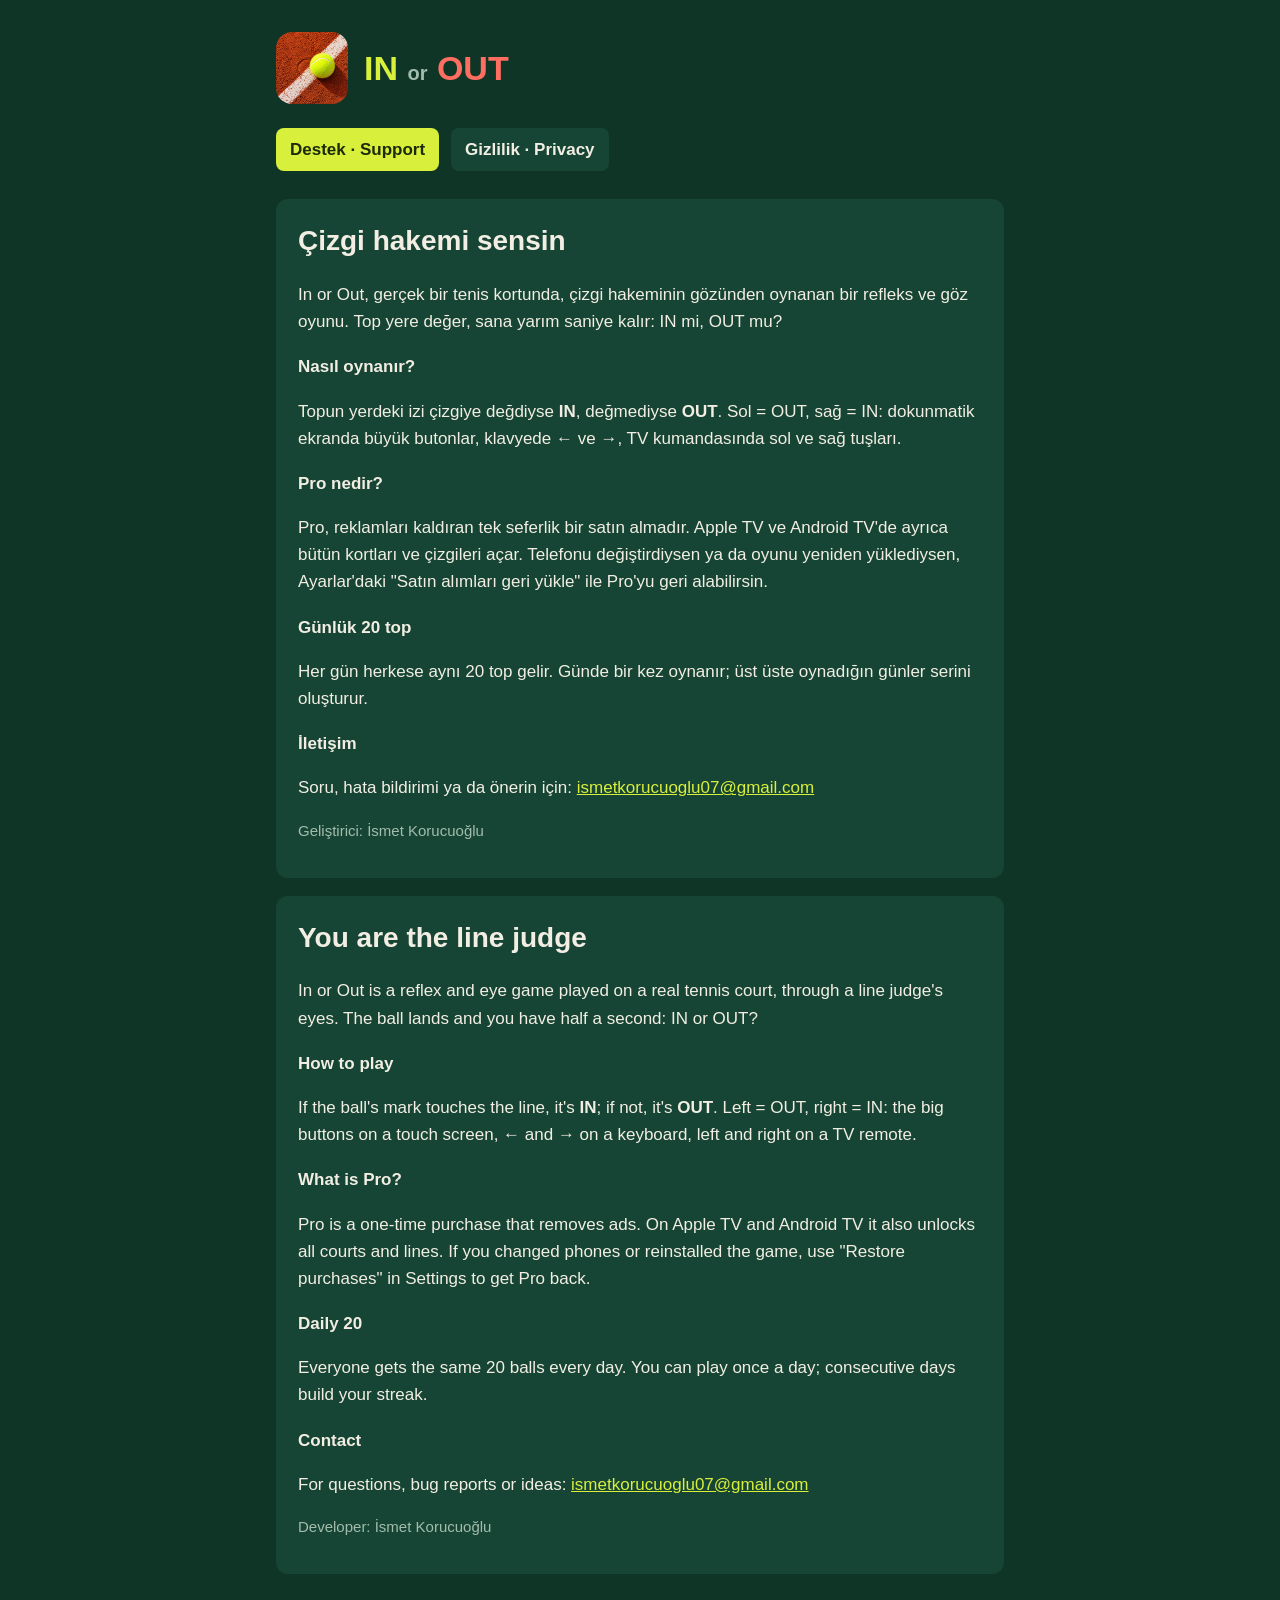
==== index.html @ 5ff2134e "Destek ve gizlilik sayfaları (TR/EN) Co-Authored-By: Claude Opus 5.5 <noreply@anthropic.com> Claude-" ====
<!doctype html>
<html lang="tr">
  <head>
    <meta charset="utf-8" />
    <meta name="viewport" content="width=device-width, initial-scale=1" />
    <title>In or Out · Destek / Support</title>
    <meta
      name="description"
      content="In or Out: tenis çizgi hakemi oyunu. Destek ve iletişim. Tennis line judge game: support and contact." />
    <link rel="icon" href="favicon.png" />
    <link rel="stylesheet" href="style.css" />
  </head>
  <body>
    <main>
      <header>
        <img src="icon.png" alt="" />
        <p class="logo">
          <span class="in">IN</span> <span class="or">or</span> <span class="out">OUT</span>
        </p>
      </header>
      <nav>
        <a href="index.html" aria-current="page">Destek · Support</a>
        <a href="privacy.html">Gizlilik · Privacy</a>
      </nav>

      <section lang="tr">
        <h1>Çizgi hakemi sensin</h1>
        <p>
          In or Out, gerçek bir tenis kortunda, çizgi hakeminin gözünden oynanan bir refleks ve göz
          oyunu. Top yere değer, sana yarım saniye kalır: IN mi, OUT mu?
        </p>
        <h3>Nasıl oynanır?</h3>
        <p>
          Topun yerdeki izi çizgiye değdiyse <b>IN</b>, değmediyse <b>OUT</b>. Sol = OUT, sağ = IN:
          dokunmatik ekranda büyük butonlar, klavyede ← ve →, TV kumandasında sol ve sağ tuşları.
        </p>
        <h3>Pro nedir?</h3>
        <p>
          Pro, reklamları kaldıran tek seferlik bir satın almadır. Apple TV ve Android TV'de ayrıca
          bütün kortları ve çizgileri açar. Telefonu değiştirdiysen ya da oyunu yeniden yüklediysen,
          Ayarlar'daki "Satın alımları geri yükle" ile Pro'yu geri alabilirsin.
        </p>
        <h3>Günlük 20 top</h3>
        <p>
          Her gün herkese aynı 20 top gelir. Günde bir kez oynanır; üst üste oynadığın günler serini
          oluşturur.
        </p>
        <h3>İletişim</h3>
        <p>
          Soru, hata bildirimi ya da önerin için:
          <a href="mailto:ismetkorucuoglu07@gmail.com">ismetkorucuoglu07@gmail.com</a>
        </p>
        <p class="dim">Geliştirici: İsmet Korucuoğlu</p>
      </section>

      <section lang="en">
        <h1>You are the line judge</h1>
        <p>
          In or Out is a reflex and eye game played on a real tennis court, through a line judge's
          eyes. The ball lands and you have half a second: IN or OUT?
        </p>
        <h3>How to play</h3>
        <p>
          If the ball's mark touches the line, it's <b>IN</b>; if not, it's <b>OUT</b>. Left = OUT,
          right = IN: the big buttons on a touch screen, ← and → on a keyboard, left and right on a
          TV remote.
        </p>
        <h3>What is Pro?</h3>
        <p>
          Pro is a one-time purchase that removes ads. On Apple TV and Android TV it also unlocks
          all courts and lines. If you changed phones or reinstalled the game, use "Restore
          purchases" in Settings to get Pro back.
        </p>
        <h3>Daily 20</h3>
        <p>
          Everyone gets the same 20 balls every day. You can play once a day; consecutive days build
          your streak.
        </p>
        <h3>Contact</h3>
        <p>
          For questions, bug reports or ideas:
          <a href="mailto:ismetkorucuoglu07@gmail.com">ismetkorucuoglu07@gmail.com</a>
        </p>
        <p class="dim">Developer: İsmet Korucuoğlu</p>
      </section>
    </main>
  </body>
</html>
---- style.css ----
/* In or Out destek ve gizlilik sayfaları: oyunun renkleri, telefonda okunur */
:root {
  --bg: #0f3527;
  --panel: #174535;
  --chalk: #f2eee3;
  --dim: #a3bcae;
  --ball: #d8ef3c;
  --out: #ff6e60;
}
* {
  box-sizing: border-box;
}
body {
  margin: 0;
  background: var(--bg);
  color: var(--chalk);
  font:
    17px/1.6 -apple-system,
    BlinkMacSystemFont,
    'Segoe UI',
    Roboto,
    Inter,
    sans-serif;
}
main {
  max-width: 760px;
  margin: 0 auto;
  padding: 32px 16px 64px;
}
header {
  display: flex;
  align-items: center;
  gap: 16px;
  margin-bottom: 24px;
}
header img {
  width: 72px;
  height: 72px;
  border-radius: 16px;
}
.logo {
  font-size: 34px;
  font-weight: 800;
  margin: 0;
}
.logo .in {
  color: var(--ball);
}
.logo .or {
  color: var(--dim);
  font-size: 20px;
  font-weight: 600;
}
.logo .out {
  color: var(--out);
}
nav {
  display: flex;
  gap: 12px;
  flex-wrap: wrap;
  margin: 8px 0 28px;
}
nav a,
.lang a {
  color: var(--chalk);
  background: var(--panel);
  padding: 8px 14px;
  border-radius: 8px;
  text-decoration: none;
  font-weight: 600;
}
nav a[aria-current] {
  background: var(--ball);
  color: #1d2a06;
}
section {
  background: var(--panel);
  border-radius: 12px;
  padding: 20px 22px;
  margin-bottom: 18px;
}
h1 {
  font-size: 28px;
  margin: 0 0 8px;
}
h2 {
  font-size: 21px;
  margin: 0 0 8px;
  color: var(--ball);
}
h3 {
  font-size: 17px;
  margin: 18px 0 4px;
}
p,
li {
  color: var(--chalk);
  overflow-wrap: anywhere;
}
.dim {
  color: var(--dim);
  font-size: 15px;
}
a {
  color: var(--ball);
}
hr {
  border: 0;
  border-top: 1px solid rgba(242, 238, 227, 0.2);
  margin: 40px 0;
}
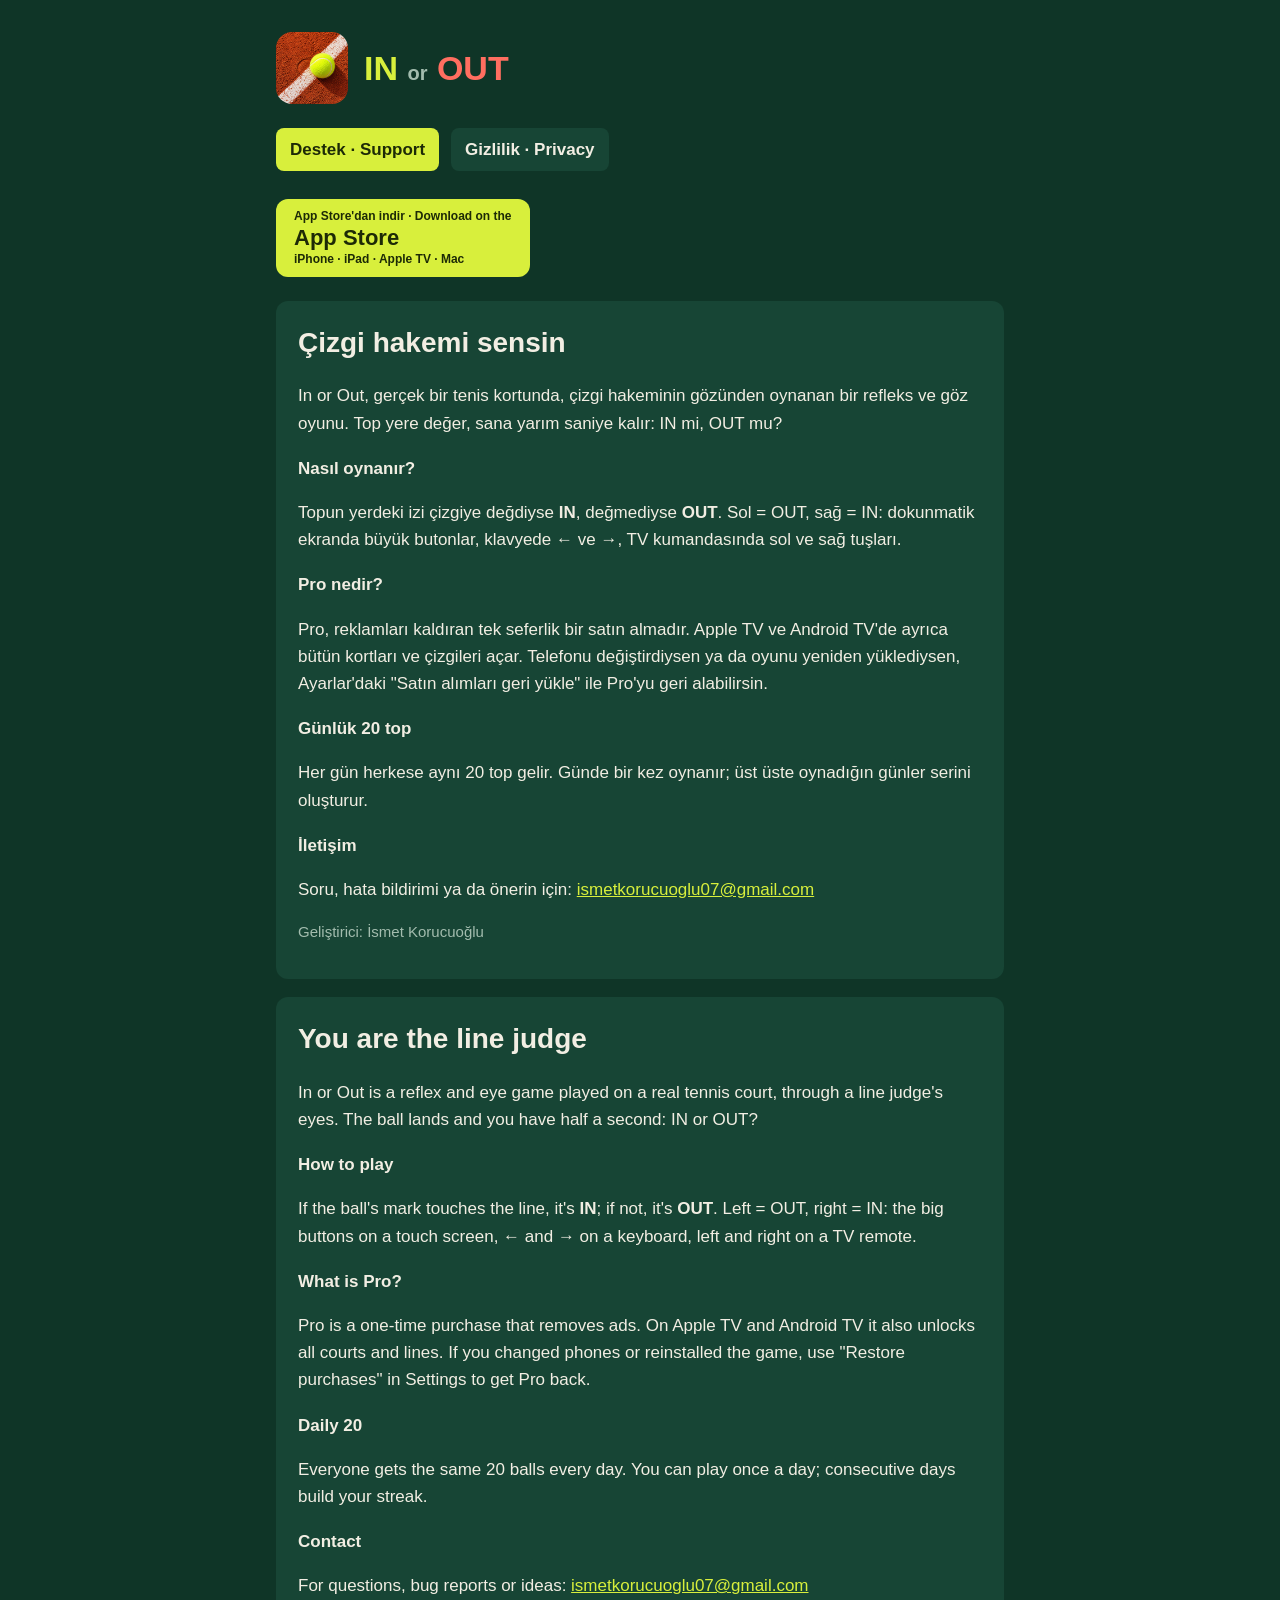
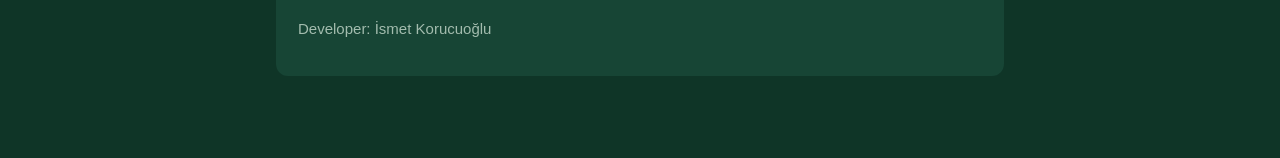
==== commit 032789b5: "Add an App Store button Co-Authored-By: Claude Opus 5.5 <noreply@anthropic.com> Claude-Session: http" ====
--- a/index.html
+++ b/index.html
@@ -22,6 +22,16 @@
         <a href="index.html" aria-current="page">Destek · Support</a>
         <a href="privacy.html">Gizlilik · Privacy</a>
       </nav>
+
+      <!-- mağaza düğmeleri (2026-11-04). Google Play herkese açılınca ikinci düğme eklenir:
+           https://play.google.com/store/apps/details?id=com.ivoisaev.inorout -->
+      <div class="stores">
+        <a class="store" href="https://apps.apple.com/app/id6826820594">
+          <small>App Store'dan indir · Download on the</small>
+          <b>App Store</b>
+          <small>iPhone · iPad · Apple TV · Mac</small>
+        </a>
+      </div>
 
       <section lang="tr">
         <h1>Çizgi hakemi sensin</h1>
--- a/style.css
+++ b/style.css
@@ -109,3 +109,28 @@
   border-top: 1px solid rgba(242, 238, 227, 0.2);
   margin: 40px 0;
 }
+
+.stores {
+  display: flex;
+  gap: 12px;
+  flex-wrap: wrap;
+  margin: 0 0 24px;
+}
+.store {
+  display: flex;
+  flex-direction: column;
+  align-items: flex-start;
+  background: var(--ball);
+  color: #1d2a06;
+  text-decoration: none;
+  border-radius: 12px;
+  padding: 10px 18px;
+  line-height: 1.25;
+}
+.store b {
+  font-size: 22px;
+}
+.store small {
+  font-size: 12px;
+  font-weight: 600;
+}
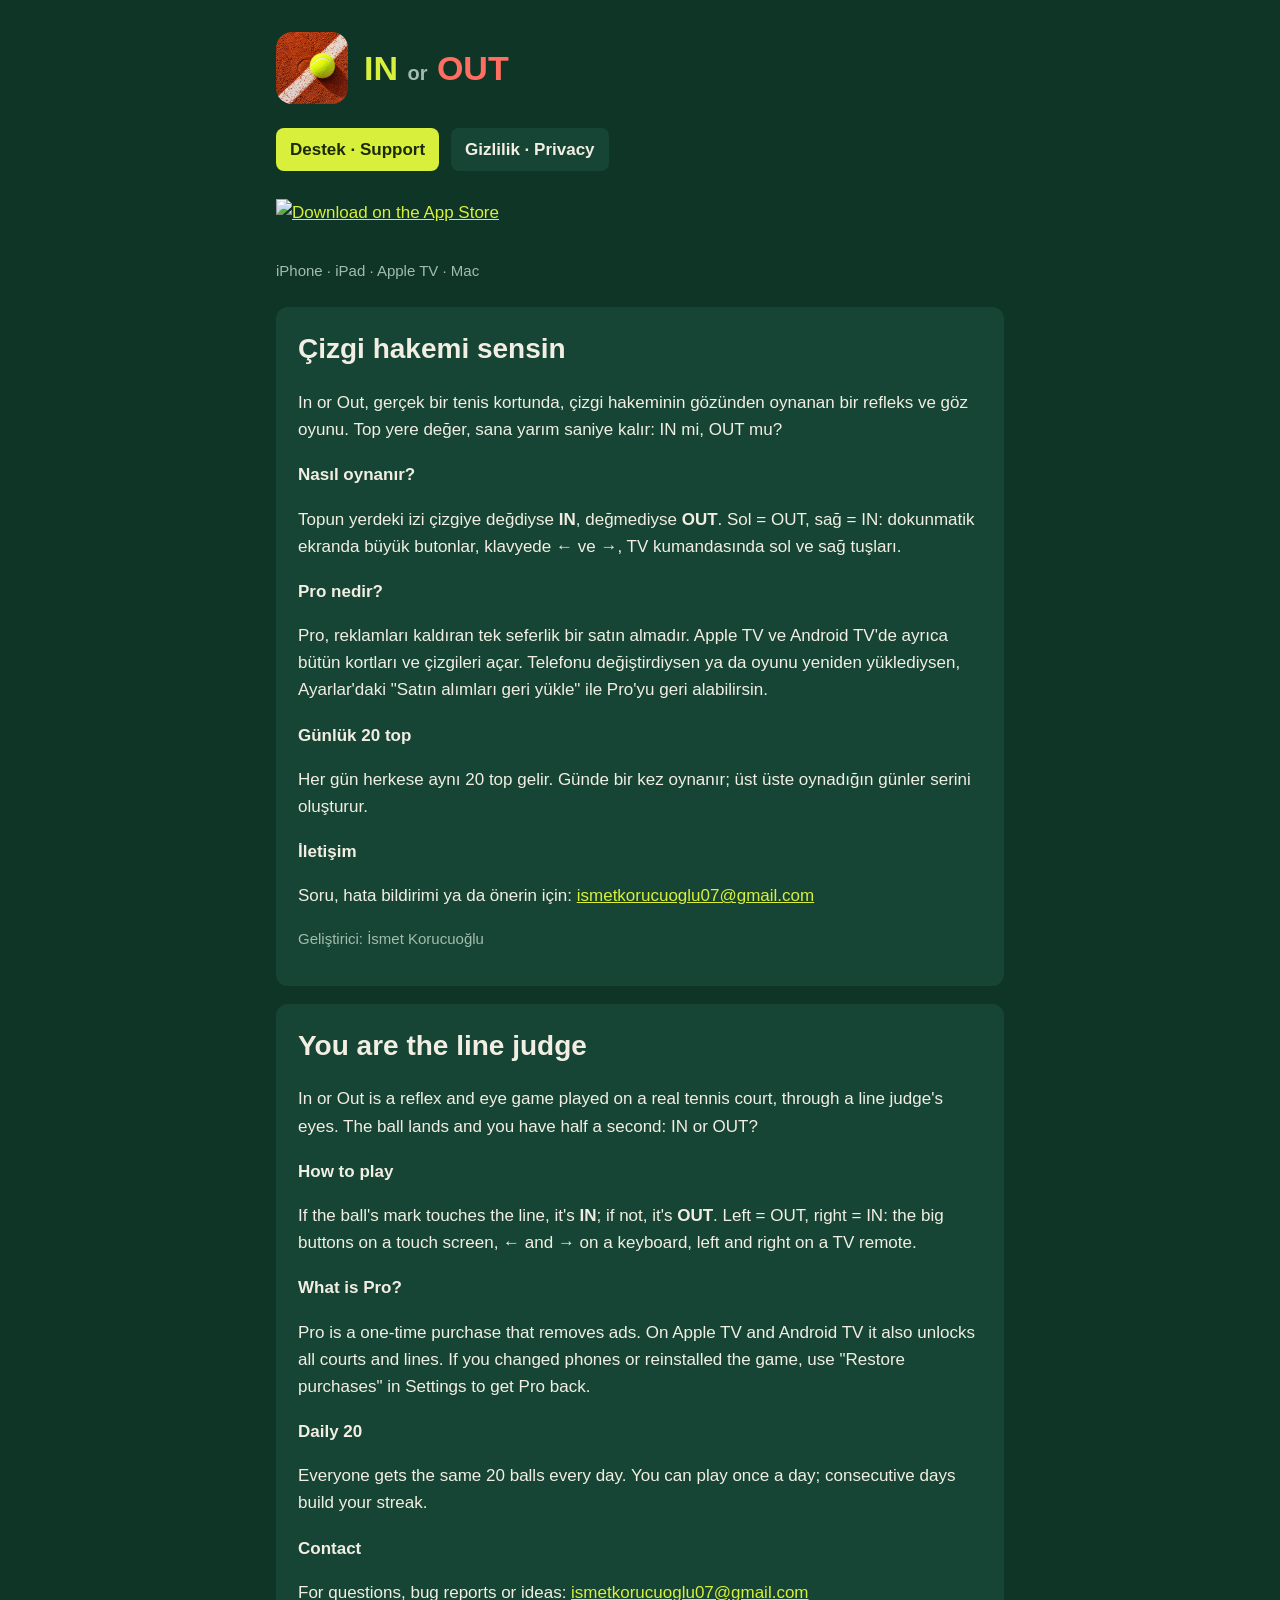
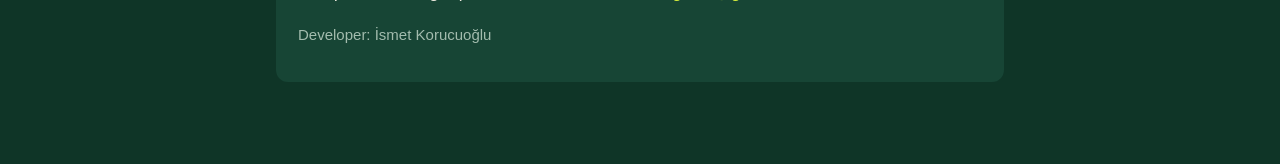
==== commit b02d90bc: "Use Apple's official App Store badge Co-Authored-By: Claude Opus 5.5 <noreply@anthropic.com> Claude-" ====
--- a/index.html
+++ b/index.html
@@ -26,11 +26,14 @@
       <!-- mağaza düğmeleri (2026-11-04). Google Play herkese açılınca ikinci düğme eklenir:
            https://play.google.com/store/apps/details?id=com.ivoisaev.inorout -->
       <div class="stores">
-        <a class="store" href="https://apps.apple.com/app/id6826820594">
-          <small>App Store'dan indir · Download on the</small>
-          <b>App Store</b>
-          <small>iPhone · iPad · Apple TV · Mac</small>
+        <!-- Apple'ın resmi rozeti, Apple'ın kendi aracından (tools.applemarketingtools.com) -->
+        <a href="https://apps.apple.com/app/id6826820594">
+          <img
+            class="badge"
+            src="https://tools.applemarketingtools.com/api/badges/download-on-the-app-store/black/en-us?size=250x83"
+            alt="Download on the App Store" />
         </a>
+        <p class="dim">iPhone · iPad · Apple TV · Mac</p>
       </div>
 
       <section lang="tr">
--- a/style.css
+++ b/style.css
@@ -111,26 +111,16 @@
 }
 
 .stores {
-  display: flex;
-  gap: 12px;
-  flex-wrap: wrap;
   margin: 0 0 24px;
 }
-.store {
-  display: flex;
-  flex-direction: column;
-  align-items: flex-start;
-  background: var(--ball);
-  color: #1d2a06;
-  text-decoration: none;
-  border-radius: 12px;
-  padding: 10px 18px;
-  line-height: 1.25;
+.stores a {
+  display: inline-block;
 }
-.store b {
-  font-size: 22px;
+.badge {
+  height: 54px;
+  width: auto;
+  display: block;
 }
-.store small {
-  font-size: 12px;
-  font-weight: 600;
+.stores .dim {
+  margin: 6px 0 0;
 }
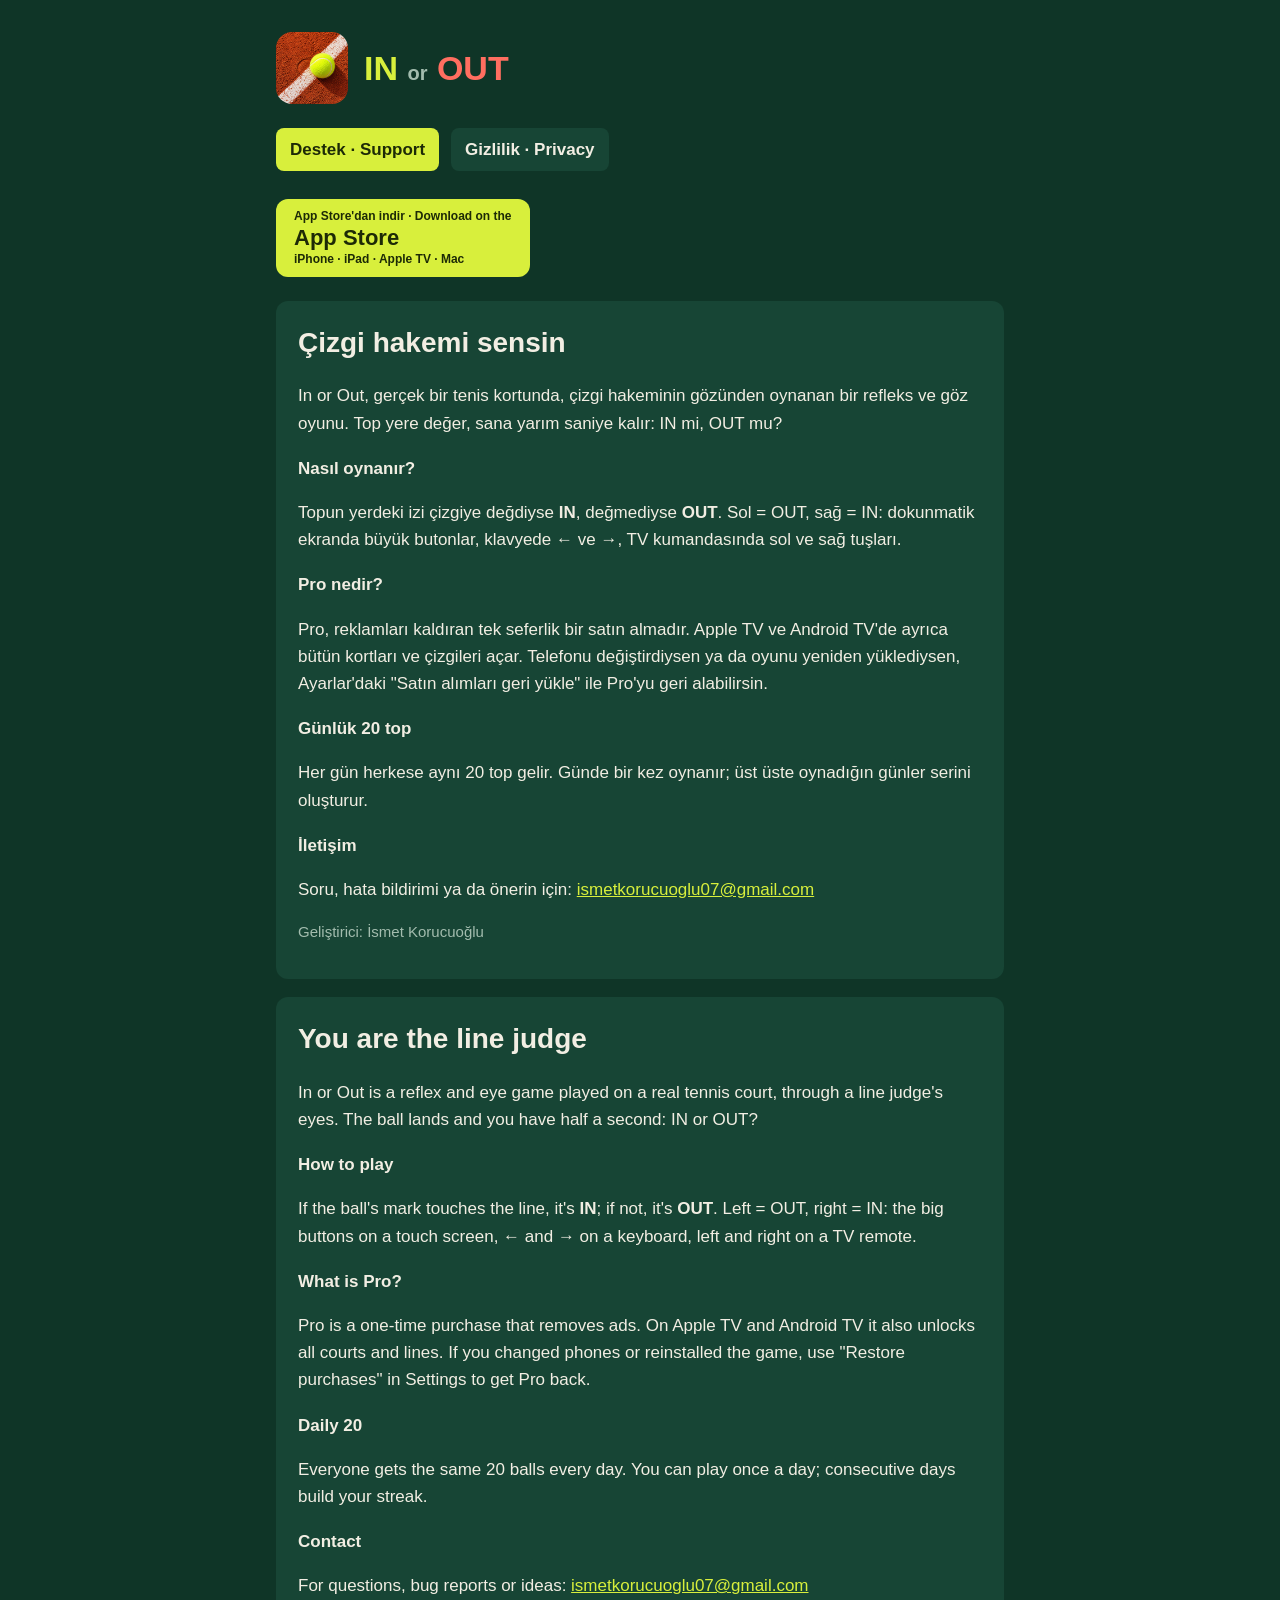
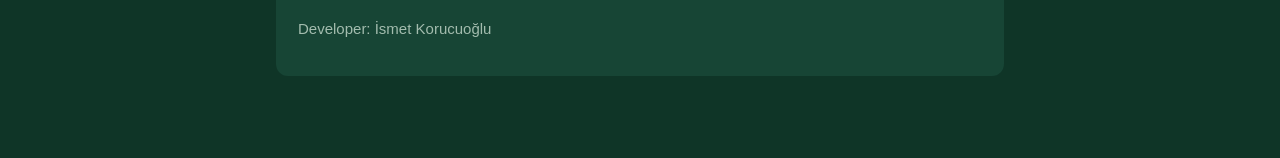
==== commit 5830a1d1: "Back to the text App Store button for now Co-Authored-By: Claude Opus 5.5 <noreply@anthropic.com> Cl" ====
--- a/index.html
+++ b/index.html
@@ -26,14 +26,13 @@
       <!-- mağaza düğmeleri (2026-11-04). Google Play herkese açılınca ikinci düğme eklenir:
            https://play.google.com/store/apps/details?id=com.ivoisaev.inorout -->
       <div class="stores">
-        <!-- Apple'ın resmi rozeti, Apple'ın kendi aracından (tools.applemarketingtools.com) -->
-        <a href="https://apps.apple.com/app/id6826820594">
-          <img
-            class="badge"
-            src="https://tools.applemarketingtools.com/api/badges/download-on-the-app-store/black/en-us?size=250x83"
-            alt="Download on the App Store" />
+        <!-- Apple'ın resmi rozeti (developer.apple.com/app-store/marketing/guidelines, SVG) gelince
+             buraya <img> olarak konur; şimdilik düğme -->
+        <a class="store" href="https://apps.apple.com/app/id6826820594">
+          <small>App Store'dan indir · Download on the</small>
+          <b>App Store</b>
+          <small>iPhone · iPad · Apple TV · Mac</small>
         </a>
-        <p class="dim">iPhone · iPad · Apple TV · Mac</p>
       </div>
 
       <section lang="tr">
--- a/style.css
+++ b/style.css
@@ -113,14 +113,21 @@
 .stores {
   margin: 0 0 24px;
 }
-.stores a {
-  display: inline-block;
+.store {
+  display: inline-flex;
+  flex-direction: column;
+  align-items: flex-start;
+  background: var(--ball);
+  color: #1d2a06;
+  text-decoration: none;
+  border-radius: 12px;
+  padding: 10px 18px;
+  line-height: 1.25;
 }
-.badge {
-  height: 54px;
-  width: auto;
-  display: block;
+.store b {
+  font-size: 22px;
 }
-.stores .dim {
-  margin: 6px 0 0;
+.store small {
+  font-size: 12px;
+  font-weight: 600;
 }
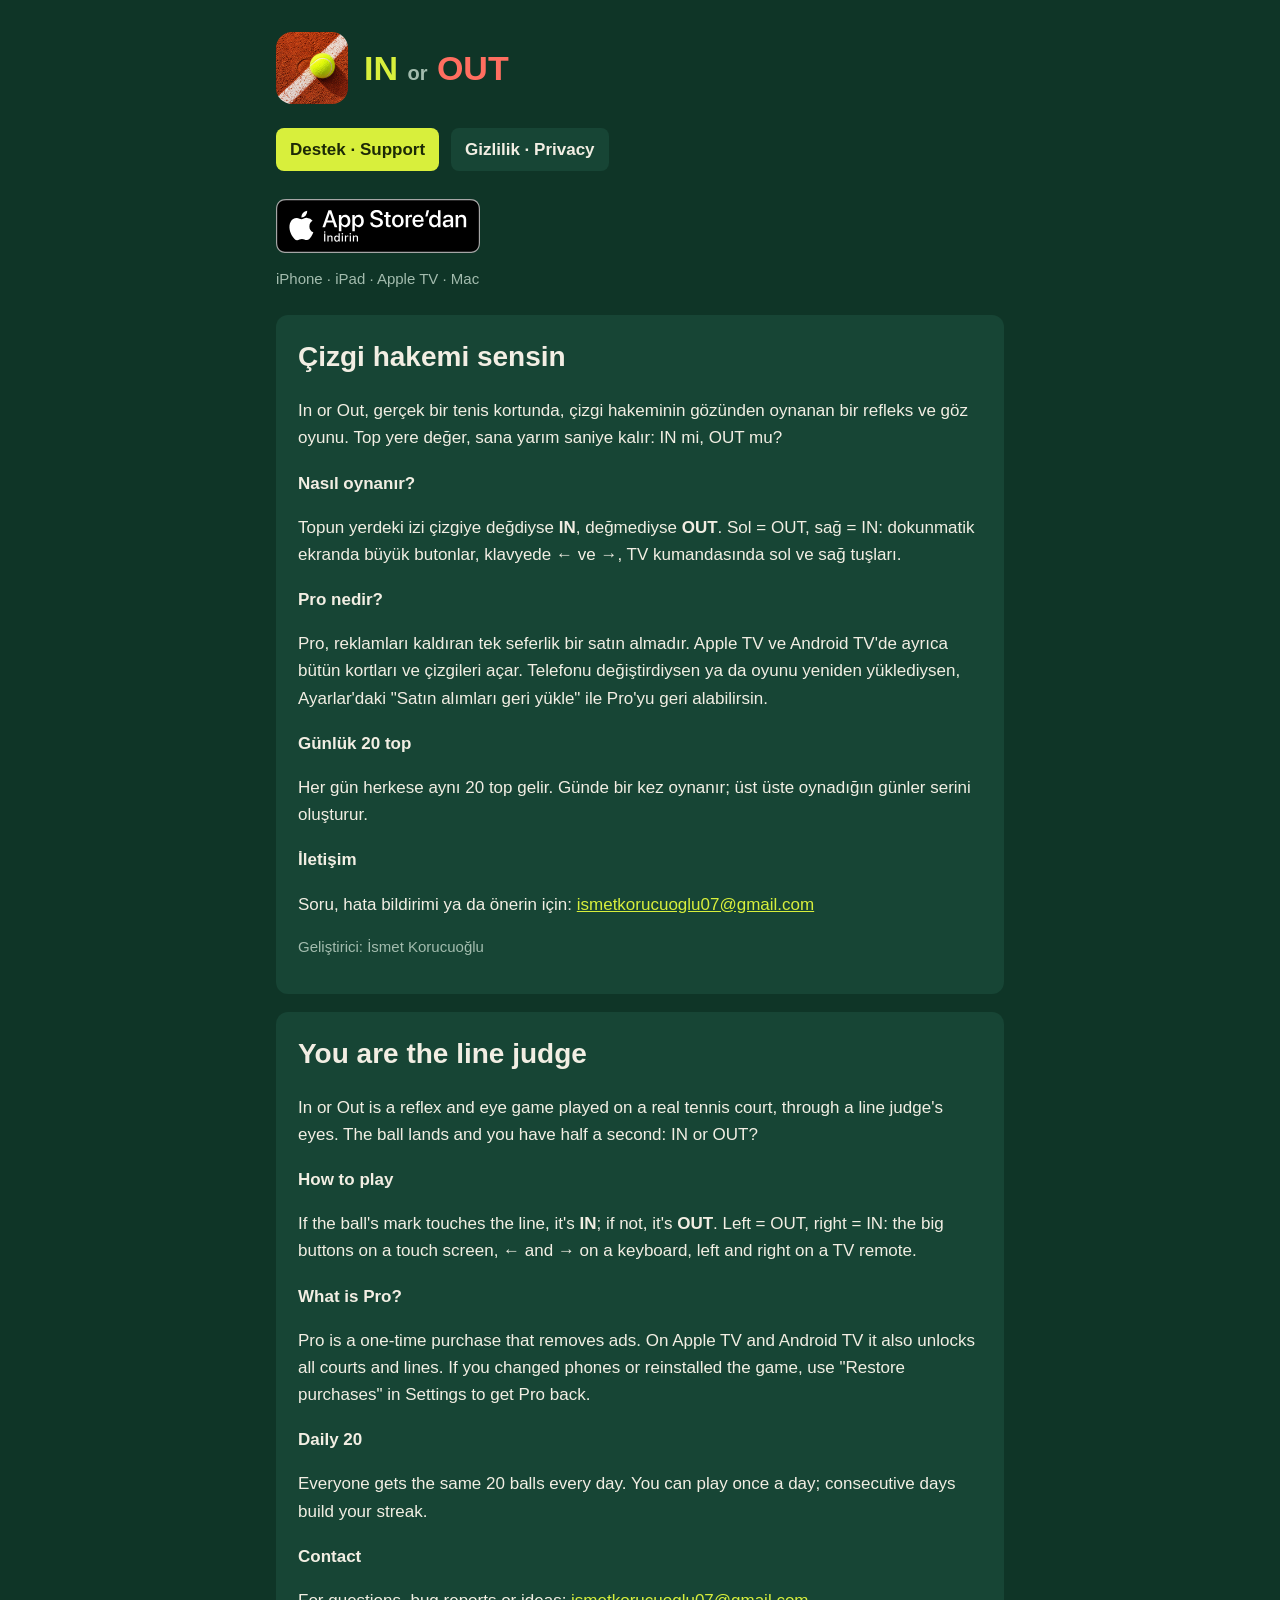
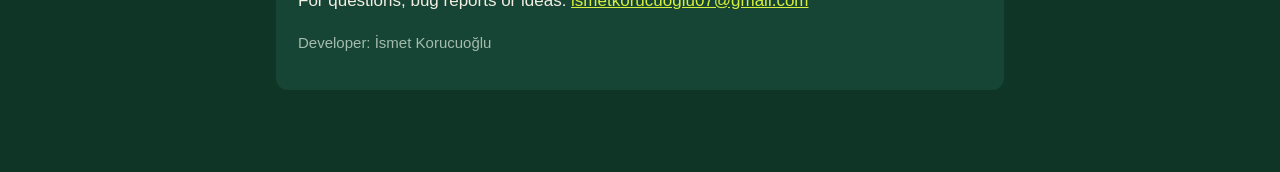
==== commit 736914e3: "Official App Store badge Co-Authored-By: Claude Opus 5.5 <noreply@anthropic.com> Claude-Session: htt" ====
--- a/index.html
+++ b/index.html
@@ -26,13 +26,14 @@
       <!-- mağaza düğmeleri (2026-11-04). Google Play herkese açılınca ikinci düğme eklenir:
            https://play.google.com/store/apps/details?id=com.ivoisaev.inorout -->
       <div class="stores">
-        <!-- Apple'ın resmi rozeti (developer.apple.com/app-store/marketing/guidelines, SVG) gelince
-             buraya <img> olarak konur; şimdilik düğme -->
-        <a class="store" href="https://apps.apple.com/app/id6826820594">
-          <small>App Store'dan indir · Download on the</small>
-          <b>App Store</b>
-          <small>iPhone · iPad · Apple TV · Mac</small>
+        <!-- Apple'ın resmi rozeti (developer.apple.com/app-store/marketing/guidelines, değiştirilmeden) -->
+        <a href="https://apps.apple.com/app/id6826820594">
+          <img
+            class="badge"
+            src="app-store-badge-tr.svg"
+            alt="App Store'dan İndirin · Download on the App Store" />
         </a>
+        <p class="dim">iPhone · iPad · Apple TV · Mac</p>
       </div>
 
       <section lang="tr">
--- a/style.css
+++ b/style.css
@@ -113,21 +113,14 @@
 .stores {
   margin: 0 0 24px;
 }
-.store {
-  display: inline-flex;
-  flex-direction: column;
-  align-items: flex-start;
-  background: var(--ball);
-  color: #1d2a06;
-  text-decoration: none;
-  border-radius: 12px;
-  padding: 10px 18px;
-  line-height: 1.25;
+.stores a {
+  display: inline-block;
 }
-.store b {
-  font-size: 22px;
+.badge {
+  height: 54px;
+  width: auto;
+  display: block;
 }
-.store small {
-  font-size: 12px;
-  font-weight: 600;
+.stores .dim {
+  margin: 6px 0 0;
 }
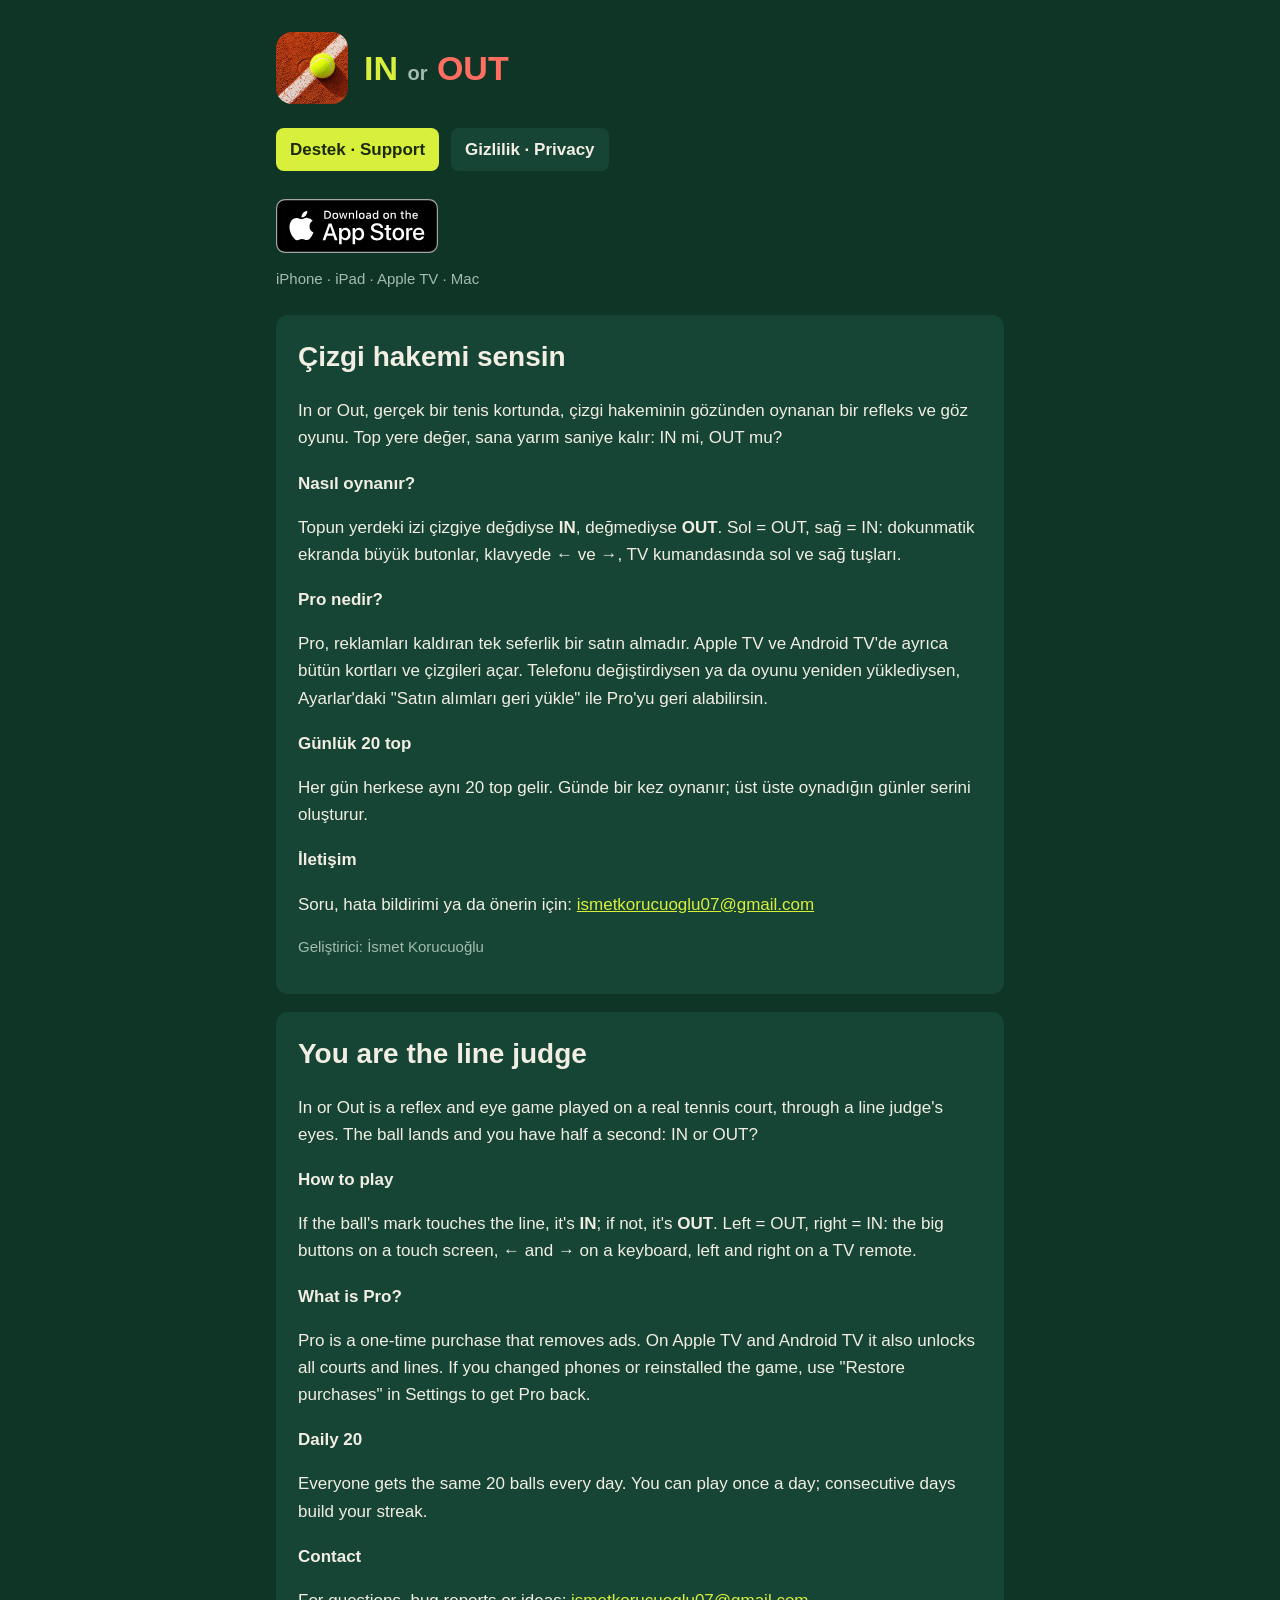
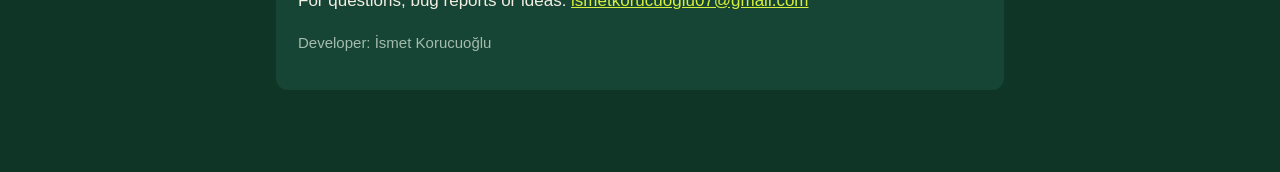
==== commit ffb09f92: "Use the English badge Co-Authored-By: Claude Opus 5.5 <noreply@anthropic.com> Claude-Session: https:" ====
--- a/index.html
+++ b/index.html
@@ -26,12 +26,13 @@
       <!-- mağaza düğmeleri (2026-11-04). Google Play herkese açılınca ikinci düğme eklenir:
            https://play.google.com/store/apps/details?id=com.ivoisaev.inorout -->
       <div class="stores">
-        <!-- Apple'ın resmi rozeti (developer.apple.com/app-store/marketing/guidelines, değiştirilmeden) -->
+        <!-- Apple'ın resmi rozetleri (değiştirilmeden). Şimdilik İngilizce; site çok dilli olunca her dilde
+             kendi rozeti (app-store-badge-tr.svg vb.). Apple TV rozetleri de klasörde, gerekirse -->
         <a href="https://apps.apple.com/app/id6826820594">
           <img
             class="badge"
-            src="app-store-badge-tr.svg"
-            alt="App Store'dan İndirin · Download on the App Store" />
+            src="app-store-badge-en.svg"
+            alt="Download on the App Store" />
         </a>
         <p class="dim">iPhone · iPad · Apple TV · Mac</p>
       </div>
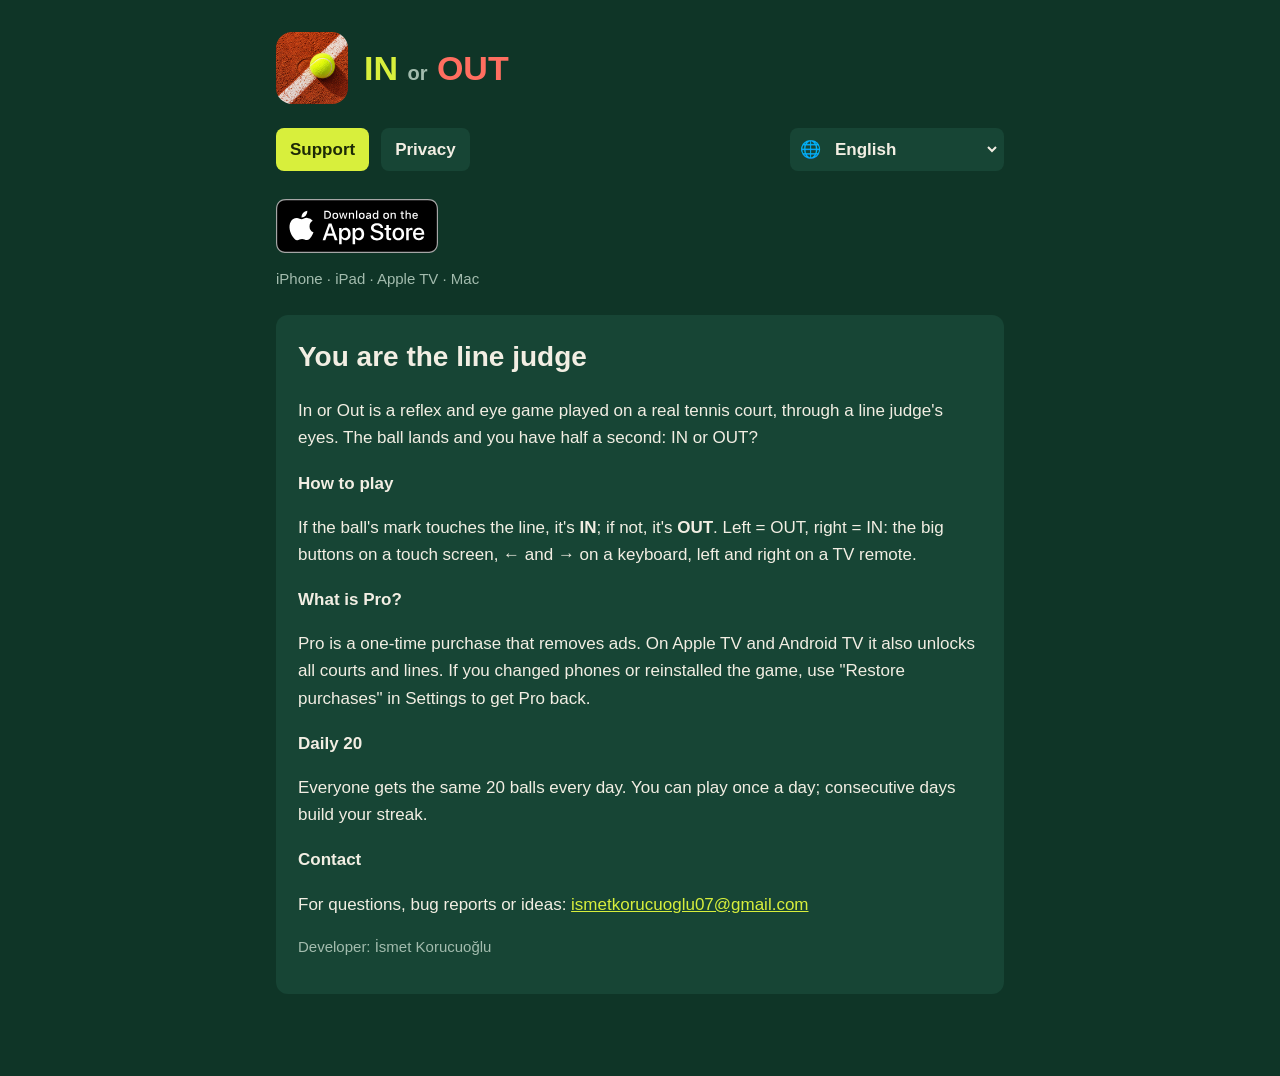
==== commit d3a7492b: "Site 11 dilde: dil seçici, tarayıcı diline göre açılır" ====
--- a/index.html
+++ b/index.html
@@ -1,14 +1,75 @@
 <!doctype html>
-<html lang="tr">
+<html lang="en">
   <head>
     <meta charset="utf-8" />
     <meta name="viewport" content="width=device-width, initial-scale=1" />
-    <title>In or Out · Destek / Support</title>
-    <meta
-      name="description"
-      content="In or Out: tenis çizgi hakemi oyunu. Destek ve iletişim. Tennis line judge game: support and contact." />
+    <title>In or Out · Support</title>
+    <meta name="description" content="In or Out: tennis line judge game. Support and contact." />
     <link rel="icon" href="favicon.png" />
     <link rel="stylesheet" href="style.css" />
+    <style>
+      html[data-lang] [data-l] {
+        display: none;
+      }
+      html[data-lang='tr'] [data-l='tr'] {
+        display: block;
+      }
+      html[data-lang='en'] [data-l='en'] {
+        display: block;
+      }
+      html[data-lang='es'] [data-l='es'] {
+        display: block;
+      }
+      html[data-lang='pt'] [data-l='pt'] {
+        display: block;
+      }
+      html[data-lang='de'] [data-l='de'] {
+        display: block;
+      }
+      html[data-lang='fr'] [data-l='fr'] {
+        display: block;
+      }
+      html[data-lang='ja'] [data-l='ja'] {
+        display: block;
+      }
+      html[data-lang='id'] [data-l='id'] {
+        display: block;
+      }
+      html[data-lang='ko'] [data-l='ko'] {
+        display: block;
+      }
+      html[data-lang='ru'] [data-l='ru'] {
+        display: block;
+      }
+      html[data-lang='zh'] [data-l='zh'] {
+        display: block;
+      }
+    </style>
+    <script>
+      /* Dili sayfa çizilmeden seç (yanıp sönme olmasın). Bu dosya scripts/site/build_site.py ile üretilir. */
+      (function () {
+        var L = ['tr', 'en', 'es', 'pt', 'de', 'fr', 'ja', 'id', 'ko', 'ru', 'zh'];
+        function norm(c) {
+          c = String(c || '').toLowerCase();
+          if (c.indexOf('in') === 0 && (c.length === 2 || c[2] === '-')) return 'id';
+          c = c.slice(0, 2);
+          return L.indexOf(c) >= 0 ? c : null;
+        }
+        var pick = null;
+        try {
+          pick = norm(new URLSearchParams(location.search).get('lang'));
+        } catch (e) {}
+        if (!pick)
+          try {
+            pick = norm(localStorage.getItem('inorout-site-lang'));
+          } catch (e) {}
+        if (!pick) {
+          var nav = navigator.languages || [navigator.language];
+          for (var i = 0; i < nav.length && !pick; i++) pick = norm(nav[i]);
+        }
+        document.documentElement.setAttribute('data-lang', pick || 'en');
+      })();
+    </script>
   </head>
   <body>
     <main>
@@ -19,25 +80,41 @@
         </p>
       </header>
       <nav>
-        <a href="index.html" aria-current="page">Destek · Support</a>
-        <a href="privacy.html">Gizlilik · Privacy</a>
+        <a href="index.html" id="nav-support" aria-current="page">Support</a>
+        <a href="privacy.html" id="nav-privacy">Privacy</a>
+        <label class="langpick"
+          ><span class="vh" id="lang-label">Language</span>
+          <span aria-hidden="true">🌐</span>
+          <select id="lang" aria-labelledby="lang-label">
+            <option value="tr">Türkçe</option>
+            <option value="en">English</option>
+            <option value="es">Español</option>
+            <option value="pt">Português</option>
+            <option value="de">Deutsch</option>
+            <option value="fr">Français</option>
+            <option value="ja">日本語</option>
+            <option value="id">Bahasa Indonesia</option>
+            <option value="ko">한국어</option>
+            <option value="ru">Русский</option>
+            <option value="zh">繁體中文</option>
+          </select></label
+        >
       </nav>
 
-      <!-- mağaza düğmeleri (2026-11-04). Google Play herkese açılınca ikinci düğme eklenir:
-           https://play.google.com/store/apps/details?id=com.ivoisaev.inorout -->
+      <!-- Mağaza düğmeleri. Google Play herkese açılınca ikinci düğme eklenir:
+     https://play.google.com/store/apps/details?id=com.ivoisaev.inorout -->
       <div class="stores">
-        <!-- Apple'ın resmi rozetleri (değiştirilmeden). Şimdilik İngilizce; site çok dilli olunca her dilde
-             kendi rozeti (app-store-badge-tr.svg vb.). Apple TV rozetleri de klasörde, gerekirse -->
         <a href="https://apps.apple.com/app/id6826820594">
           <img
             class="badge"
+            id="badge"
             src="app-store-badge-en.svg"
             alt="Download on the App Store" />
         </a>
         <p class="dim">iPhone · iPad · Apple TV · Mac</p>
       </div>
 
-      <section lang="tr">
+      <section lang="tr" data-l="tr">
         <h1>Çizgi hakemi sensin</h1>
         <p>
           In or Out, gerçek bir tenis kortunda, çizgi hakeminin gözünden oynanan bir refleks ve göz
@@ -67,7 +144,7 @@
         <p class="dim">Geliştirici: İsmet Korucuoğlu</p>
       </section>
 
-      <section lang="en">
+      <section lang="en" data-l="en">
         <h1>You are the line judge</h1>
         <p>
           In or Out is a reflex and eye game played on a real tennis court, through a line judge's
@@ -97,6 +174,416 @@
         </p>
         <p class="dim">Developer: İsmet Korucuoğlu</p>
       </section>
+
+      <section lang="es" data-l="es">
+        <h1>Tú eres el juez de línea</h1>
+        <p>
+          In or Out es un juego de reflejos y vista en una pista de tenis real, desde los ojos de un
+          juez de línea. La pelota bota y tienes medio segundo: ¿IN u OUT?
+        </p>
+        <h3>Cómo se juega</h3>
+        <p>
+          Si la marca de la pelota toca la línea, es <b>IN</b>; si no, es <b>OUT</b>. Izquierda =
+          OUT, derecha = IN: los botones grandes en la pantalla táctil, ← y → en el teclado,
+          izquierda y derecha en el mando de la TV.
+        </p>
+        <h3>¿Qué es Pro?</h3>
+        <p>
+          Pro es una compra única que quita los anuncios. En Apple TV y Android TV también
+          desbloquea todas las pistas y líneas. Si cambiaste de teléfono o reinstalaste el juego,
+          usa "Restaurar compras" en Ajustes para recuperar Pro.
+        </p>
+        <h3>Diario 20</h3>
+        <p>
+          Cada día, las mismas 20 pelotas para todos. Se juega una vez al día; los días seguidos
+          forman tu racha.
+        </p>
+        <h3>Contacto</h3>
+        <p>
+          Para preguntas, errores o ideas:
+          <a href="mailto:ismetkorucuoglu07@gmail.com">ismetkorucuoglu07@gmail.com</a>
+        </p>
+        <p class="dim">Desarrollador: İsmet Korucuoğlu</p>
+      </section>
+
+      <section lang="pt-BR" data-l="pt">
+        <h1>Você é o juiz de linha</h1>
+        <p>
+          In or Out é um jogo de reflexo e olhar numa quadra de tênis de verdade, pelos olhos de um
+          juiz de linha. A bola quica e você tem meio segundo: IN ou OUT?
+        </p>
+        <h3>Como jogar</h3>
+        <p>
+          Se a marca da bola toca a linha, é <b>IN</b>; se não, é <b>OUT</b>. Esquerda = OUT,
+          direita = IN: os botões grandes na tela de toque, ← e → no teclado, esquerda e direita no
+          controle da TV.
+        </p>
+        <h3>O que é o Pro?</h3>
+        <p>
+          Pro é uma compra única que remove os anúncios. No Apple TV e no Android TV ele também
+          libera todas as quadras e linhas. Se você trocou de celular ou reinstalou o jogo, use
+          "Restaurar compras" em Ajustes para recuperar o Pro.
+        </p>
+        <h3>Diário 20</h3>
+        <p>
+          Todo dia, as mesmas 20 bolas para todo mundo. Dá para jogar uma vez por dia; dias seguidos
+          formam a sua sequência.
+        </p>
+        <h3>Contato</h3>
+        <p>
+          Para dúvidas, erros ou ideias:
+          <a href="mailto:ismetkorucuoglu07@gmail.com">ismetkorucuoglu07@gmail.com</a>
+        </p>
+        <p class="dim">Desenvolvedor: İsmet Korucuoğlu</p>
+      </section>
+
+      <section lang="de" data-l="de">
+        <h1>Du bist der Linienrichter</h1>
+        <p>
+          In or Out ist ein Reaktions- und Augenspiel auf einem echten Tennisplatz, aus der Sicht
+          eines Linienrichters. Der Ball springt auf, und du hast eine halbe Sekunde: IN oder OUT?
+        </p>
+        <h3>So wird gespielt</h3>
+        <p>
+          Berührt der Abdruck des Balls die Linie, ist er <b>IN</b>; sonst <b>OUT</b>. Links = OUT,
+          rechts = IN: die großen Tasten auf dem Touchscreen, ← und → auf der Tastatur, links und
+          rechts auf der TV-Fernbedienung.
+        </p>
+        <h3>Was ist Pro?</h3>
+        <p>
+          Pro ist ein einmaliger Kauf, der die Werbung entfernt. Auf Apple TV und Android TV
+          schaltet er außerdem alle Plätze und Linien frei. Wenn du das Handy gewechselt oder das
+          Spiel neu installiert hast, hol dir Pro mit „Käufe wiederherstellen“ in den Einstellungen
+          zurück.
+        </p>
+        <h3>Daily 20</h3>
+        <p>
+          Jeden Tag bekommen alle dieselben 20 Bälle. Du kannst einmal am Tag spielen; Tage
+          hintereinander ergeben deine Serie.
+        </p>
+        <h3>Kontakt</h3>
+        <p>
+          Für Fragen, Fehlermeldungen oder Ideen:
+          <a href="mailto:ismetkorucuoglu07@gmail.com">ismetkorucuoglu07@gmail.com</a>
+        </p>
+        <p class="dim">Entwickler: İsmet Korucuoğlu</p>
+      </section>
+
+      <section lang="fr" data-l="fr">
+        <h1>Le juge de ligne, c’est toi</h1>
+        <p>
+          In or Out est un jeu de réflexes et de coup d’œil sur un vrai court de tennis, à travers
+          les yeux d’un juge de ligne. La balle rebondit et tu as une demi-seconde : IN ou OUT ?
+        </p>
+        <h3>Comment jouer</h3>
+        <p>
+          Si la trace de la balle touche la ligne, c’est <b>IN</b> ; sinon, c’est <b>OUT</b>. Gauche
+          = OUT, droite = IN : les grands boutons sur écran tactile, ← et → au clavier, gauche et
+          droite sur la télécommande.
+        </p>
+        <h3>Qu’est-ce que Pro ?</h3>
+        <p>
+          Pro est un achat unique qui supprime les publicités. Sur Apple TV et Android TV, il
+          débloque aussi tous les courts et toutes les lignes. Si tu as changé de téléphone ou
+          réinstallé le jeu, utilise « Restaurer les achats » dans Réglages pour récupérer Pro.
+        </p>
+        <h3>Défi 20</h3>
+        <p>
+          Chaque jour, les mêmes 20 balles pour tout le monde. On joue une fois par jour ; les jours
+          d’affilée forment ta série.
+        </p>
+        <h3>Contact</h3>
+        <p>
+          Pour une question, un bug ou une idée :
+          <a href="mailto:ismetkorucuoglu07@gmail.com">ismetkorucuoglu07@gmail.com</a>
+        </p>
+        <p class="dim">Développeur : İsmet Korucuoğlu</p>
+      </section>
+
+      <section lang="ja" data-l="ja">
+        <h1>あなたが線審です</h1>
+        <p>
+          In or Out
+          は、本物のテニスコートで線審の目線から遊ぶ、反射神経と観察眼のゲームです。ボールが落ちたら、判定まで
+          0.5 秒。IN か OUT か？
+        </p>
+        <h3>遊び方</h3>
+        <p>
+          ボールの跡がラインに触れていれば <b>IN</b>、触れていなければ <b>OUT</b>。左 = OUT、右 =
+          IN。タッチ画面では大きなボタン、キーボードでは ← と
+          →、テレビのリモコンでは左右のボタンです。
+        </p>
+        <h3>Pro とは？</h3>
+        <p>
+          Pro は広告を消す買い切りの購入です。Apple TV と Android TV
+          では、すべてのコートとラインも解放されます。機種変更や再インストールをした場合は、設定の「購入を復元」で
+          Pro を取り戻せます。
+        </p>
+        <h3>デイリー20</h3>
+        <p>
+          毎日、全員に同じ 20 球。1 日 1 回プレイできます。続けて遊んだ日数が連続記録になります。
+        </p>
+        <h3>お問い合わせ</h3>
+        <p>
+          ご質問、不具合の報告、ご意見はこちらへ：<a href="mailto:ismetkorucuoglu07@gmail.com"
+            >ismetkorucuoglu07@gmail.com</a
+          >
+        </p>
+        <p class="dim">開発者：İsmet Korucuoğlu</p>
+      </section>
+
+      <section lang="id" data-l="id">
+        <h1>Kamu hakim garisnya</h1>
+        <p>
+          In or Out adalah game refleks dan ketajaman mata di lapangan tenis sungguhan, dari sudut
+          pandang hakim garis. Bola memantul dan kamu punya setengah detik: IN atau OUT?
+        </p>
+        <h3>Cara bermain</h3>
+        <p>
+          Jika jejak bola menyentuh garis, itu <b>IN</b>; jika tidak, itu <b>OUT</b>. Kiri = OUT,
+          kanan = IN: tombol besar di layar sentuh, ← dan → di keyboard, kiri dan kanan di remote
+          TV.
+        </p>
+        <h3>Apa itu Pro?</h3>
+        <p>
+          Pro adalah pembelian sekali bayar yang menghapus iklan. Di Apple TV dan Android TV, Pro
+          juga membuka semua lapangan dan garis. Jika kamu ganti ponsel atau memasang ulang game,
+          gunakan "Pulihkan pembelian" di Pengaturan untuk mendapatkan Pro kembali.
+        </p>
+        <h3>Harian 20</h3>
+        <p>
+          Setiap hari, 20 bola yang sama untuk semua orang. Bisa dimainkan sekali sehari; hari-hari
+          berturut-turut membentuk runtunmu.
+        </p>
+        <h3>Kontak</h3>
+        <p>
+          Untuk pertanyaan, laporan bug, atau ide:
+          <a href="mailto:ismetkorucuoglu07@gmail.com">ismetkorucuoglu07@gmail.com</a>
+        </p>
+        <p class="dim">Pengembang: İsmet Korucuoğlu</p>
+      </section>
+
+      <section lang="ko" data-l="ko">
+        <h1>당신이 선심입니다</h1>
+        <p>
+          In or Out은 실제 테니스 코트에서 선심의 눈으로 즐기는 반사신경과 관찰력 게임입니다. 공이
+          떨어지면 판정까지 단 0.5초: IN일까요, OUT일까요?
+        </p>
+        <h3>플레이 방법</h3>
+        <p>
+          공 자국이 라인에 닿으면 <b>IN</b>, 닿지 않으면 <b>OUT</b>. 왼쪽 = OUT, 오른쪽 = IN:
+          터치스크린에서는 큰 버튼, 키보드에서는 ←와 →, TV 리모컨에서는 왼쪽과 오른쪽 버튼입니다.
+        </p>
+        <h3>Pro란?</h3>
+        <p>
+          Pro는 광고를 없애는 1회 구매입니다. Apple TV와 Android TV에서는 모든 코트와 라인도
+          열립니다. 휴대폰을 바꿨거나 게임을 다시 설치했다면 설정의 "구매 복원"으로 Pro를 되찾을 수
+          있습니다.
+        </p>
+        <h3>데일리 20</h3>
+        <p>
+          매일 모두에게 같은 20개의 공. 하루에 한 번 플레이할 수 있고, 연속으로 플레이한 날이 연속
+          기록이 됩니다.
+        </p>
+        <h3>문의</h3>
+        <p>
+          질문, 버그 신고, 아이디어는 여기로:
+          <a href="mailto:ismetkorucuoglu07@gmail.com">ismetkorucuoglu07@gmail.com</a>
+        </p>
+        <p class="dim">개발자: İsmet Korucuoğlu</p>
+      </section>
+
+      <section lang="ru" data-l="ru">
+        <h1>Ты линейный судья</h1>
+        <p>
+          In or Out — игра на реакцию и глазомер на настоящем теннисном корте, глазами линейного
+          судьи. Мяч касается корта, у тебя полсекунды: IN или OUT?
+        </p>
+        <h3>Как играть</h3>
+        <p>
+          Если след мяча касается линии, это <b>IN</b>; если нет — <b>OUT</b>. Влево = OUT, вправо =
+          IN: большие кнопки на сенсорном экране, ← и → на клавиатуре, влево и вправо на пульте
+          телевизора.
+        </p>
+        <h3>Что такое Pro?</h3>
+        <p>
+          Pro — разовая покупка, которая убирает рекламу. На Apple TV и Android TV она также
+          открывает все корты и линии. Если ты сменил телефон или переустановил игру, верни Pro
+          кнопкой «Восстановить покупки» в Настройках.
+        </p>
+        <h3>Дейли 20</h3>
+        <p>
+          Каждый день одни и те же 20 мячей для всех. Играть можно раз в день; дни подряд
+          складываются в серию.
+        </p>
+        <h3>Контакты</h3>
+        <p>
+          Вопросы, ошибки, идеи:
+          <a href="mailto:ismetkorucuoglu07@gmail.com">ismetkorucuoglu07@gmail.com</a>
+        </p>
+        <p class="dim">Разработчик: İsmet Korucuoğlu</p>
+      </section>
+
+      <section lang="zh-Hant" data-l="zh">
+        <h1>你就是司線員</h1>
+        <p>
+          In or Out 是一款在真實網球場上、以司線員視角進行的反應與眼力遊戲。球一落地，你只有半秒：IN
+          還是 OUT？
+        </p>
+        <h3>玩法</h3>
+        <p>
+          球印碰到線就是 <b>IN</b>，沒碰到就是 <b>OUT</b>。左 = OUT，右 =
+          IN：觸控螢幕上的大按鈕、鍵盤上的 ← 和 →、電視遙控器上的左右鍵。
+        </p>
+        <h3>什麼是 Pro？</h3>
+        <p>
+          Pro 是移除廣告的一次性購買。在 Apple TV 和 Android TV
+          上，還會解鎖所有球場和線。換手機或重新安裝遊戲後，可在「設定」中點選「恢復購買」取回 Pro。
+        </p>
+        <h3>每日 20 球</h3>
+        <p>每天所有人都是同樣的 20 球。每天可玩一次；連續遊玩的天數就是你的連續紀錄。</p>
+        <h3>聯絡我們</h3>
+        <p>
+          問題、錯誤回報或建議：<a href="mailto:ismetkorucuoglu07@gmail.com"
+            >ismetkorucuoglu07@gmail.com</a
+          >
+        </p>
+        <p class="dim">開發者：İsmet Korucuoğlu</p>
+      </section>
     </main>
+    <script>
+      (function () {
+        var S = {
+          tr: {
+            support: 'Destek',
+            privacy: 'Gizlilik',
+            lang: 'Dil',
+            badge: 'tr',
+            alt: "App Store'dan İndirin",
+            title: 'In or Out · Destek',
+            html: 'tr',
+          },
+          en: {
+            support: 'Support',
+            privacy: 'Privacy',
+            lang: 'Language',
+            badge: 'en',
+            alt: 'Download on the App Store',
+            title: 'In or Out · Support',
+            html: 'en',
+          },
+          es: {
+            support: 'Soporte',
+            privacy: 'Privacidad',
+            lang: 'Idioma',
+            badge: 'en',
+            alt: 'Download on the App Store',
+            title: 'In or Out · Soporte',
+            html: 'es',
+          },
+          pt: {
+            support: 'Suporte',
+            privacy: 'Privacidade',
+            lang: 'Idioma',
+            badge: 'en',
+            alt: 'Download on the App Store',
+            title: 'In or Out · Suporte',
+            html: 'pt-BR',
+          },
+          de: {
+            support: 'Support',
+            privacy: 'Datenschutz',
+            lang: 'Sprache',
+            badge: 'en',
+            alt: 'Download on the App Store',
+            title: 'In or Out · Support',
+            html: 'de',
+          },
+          fr: {
+            support: 'Assistance',
+            privacy: 'Confidentialité',
+            lang: 'Langue',
+            badge: 'en',
+            alt: 'Download on the App Store',
+            title: 'In or Out · Assistance',
+            html: 'fr',
+          },
+          ja: {
+            support: 'サポート',
+            privacy: 'プライバシー',
+            lang: '言語',
+            badge: 'en',
+            alt: 'Download on the App Store',
+            title: 'In or Out · サポート',
+            html: 'ja',
+          },
+          id: {
+            support: 'Dukungan',
+            privacy: 'Privasi',
+            lang: 'Bahasa',
+            badge: 'en',
+            alt: 'Download on the App Store',
+            title: 'In or Out · Dukungan',
+            html: 'id',
+          },
+          ko: {
+            support: '지원',
+            privacy: '개인정보',
+            lang: '언어',
+            badge: 'en',
+            alt: 'Download on the App Store',
+            title: 'In or Out · 지원',
+            html: 'ko',
+          },
+          ru: {
+            support: 'Поддержка',
+            privacy: 'Конфиденциальность',
+            lang: 'Язык',
+            badge: 'en',
+            alt: 'Download on the App Store',
+            title: 'In or Out · Поддержка',
+            html: 'ru',
+          },
+          zh: {
+            support: '支援',
+            privacy: '隱私權',
+            lang: '語言',
+            badge: 'en',
+            alt: 'Download on the App Store',
+            title: 'In or Out · 支援',
+            html: 'zh-Hant',
+          },
+        };
+        var root = document.documentElement;
+        var sel = document.getElementById('lang');
+        function apply(l) {
+          var s = S[l] || S.en;
+          root.setAttribute('data-lang', l);
+          root.lang = s.html;
+          document.title = s.title;
+          sel.value = l;
+          document.getElementById('nav-support').textContent = s.support;
+          document.getElementById('nav-privacy').textContent = s.privacy;
+          document.getElementById('nav-support').href = 'index.html?lang=' + l;
+          document.getElementById('nav-privacy').href = 'privacy.html?lang=' + l;
+          document.getElementById('lang-label').textContent = s.lang;
+          var b = document.getElementById('badge');
+          b.src = 'app-store-badge-' + s.badge + '.svg';
+          b.alt = s.alt;
+        }
+        apply(root.getAttribute('data-lang') || 'en');
+        sel.addEventListener('change', function () {
+          try {
+            localStorage.setItem('inorout-site-lang', sel.value);
+          } catch (e) {}
+          try {
+            var u = new URL(location.href);
+            u.searchParams.set('lang', sel.value);
+            history.replaceState(null, '', u);
+          } catch (e) {}
+          apply(sel.value);
+        });
+      })();
+    </script>
   </body>
 </html>
--- a/style.css
+++ b/style.css
@@ -124,3 +124,39 @@
 .stores .dim {
   margin: 6px 0 0;
 }
+
+/* dil seçici (2026-11-04, 11 dil) */
+.langpick {
+  margin-left: auto;
+  display: flex;
+  align-items: center;
+  gap: 6px;
+  background: var(--panel);
+  border-radius: 8px;
+  padding: 0 4px 0 10px;
+}
+.langpick select {
+  background: transparent;
+  color: var(--chalk);
+  border: 0;
+  font: inherit;
+  font-weight: 600;
+  padding: 8px 4px;
+  max-width: 11em;
+}
+.langpick option {
+  background: var(--panel);
+}
+.vh {
+  position: absolute;
+  width: 1px;
+  height: 1px;
+  overflow: hidden;
+  clip: rect(0 0 0 0);
+  white-space: nowrap;
+}
+.note {
+  color: var(--dim);
+  font-size: 14px;
+  font-style: italic;
+}
